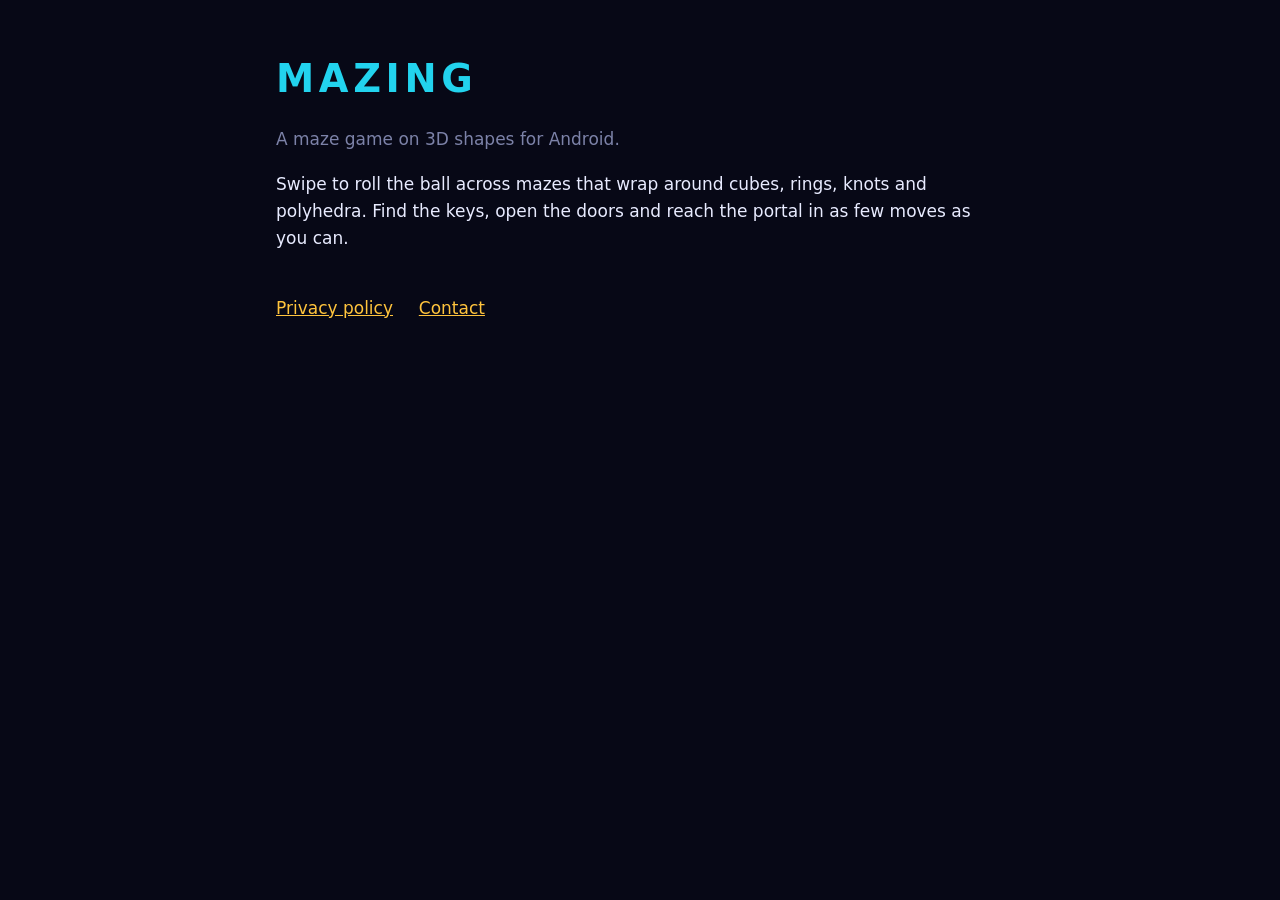
==== index.html @ a35e690b "Mazing site: home page and privacy policy Co-Authored-By: Claude Opus 5.5 <noreply@anthropic.com> Cl" ====
<!doctype html>
<html lang="en">
<head>
<meta charset="utf-8">
<meta name="viewport" content="width=device-width, initial-scale=1">
<title>Mazing</title>
<link rel="stylesheet" href="style.css">
</head>
<body>
<main>
  <h1>MAZING</h1>
  <p class="muted">A maze game on 3D shapes for Android.</p>
  <p>Swipe to roll the ball across mazes that wrap around cubes, rings, knots and polyhedra. Find the keys, open
  the doors and reach the portal in as few moves as you can.</p>
  <nav>
    <a href="privacy.html">Privacy policy</a>
    <a href="https://github.com/scrapper-PaCa/mazing-site/issues">Contact</a>
  </nav>
</main>
</body>
</html>
---- style.css ----
:root { --bg: #070816; --text: #e8ebff; --muted: #7c82a8; --cyan: #22d3ee; --amber: #ffc43d; }
* { box-sizing: border-box; }
body { margin: 0; background: var(--bg); color: var(--text); font: 17px/1.6 system-ui, -apple-system, "Segoe UI", Roboto, sans-serif; }
main { max-width: 760px; margin: 0 auto; padding: 48px 16px 64px; }
h1 { color: var(--cyan); letter-spacing: 0.12em; font-size: 2.4rem; margin: 0 0 8px; }
h2 { color: var(--cyan); font-size: 1.25rem; margin: 2em 0 0.4em; }
a { color: var(--amber); }
.muted { color: var(--muted); }
nav { margin-top: 2.5em; }
nav a { margin-right: 1.2em; }
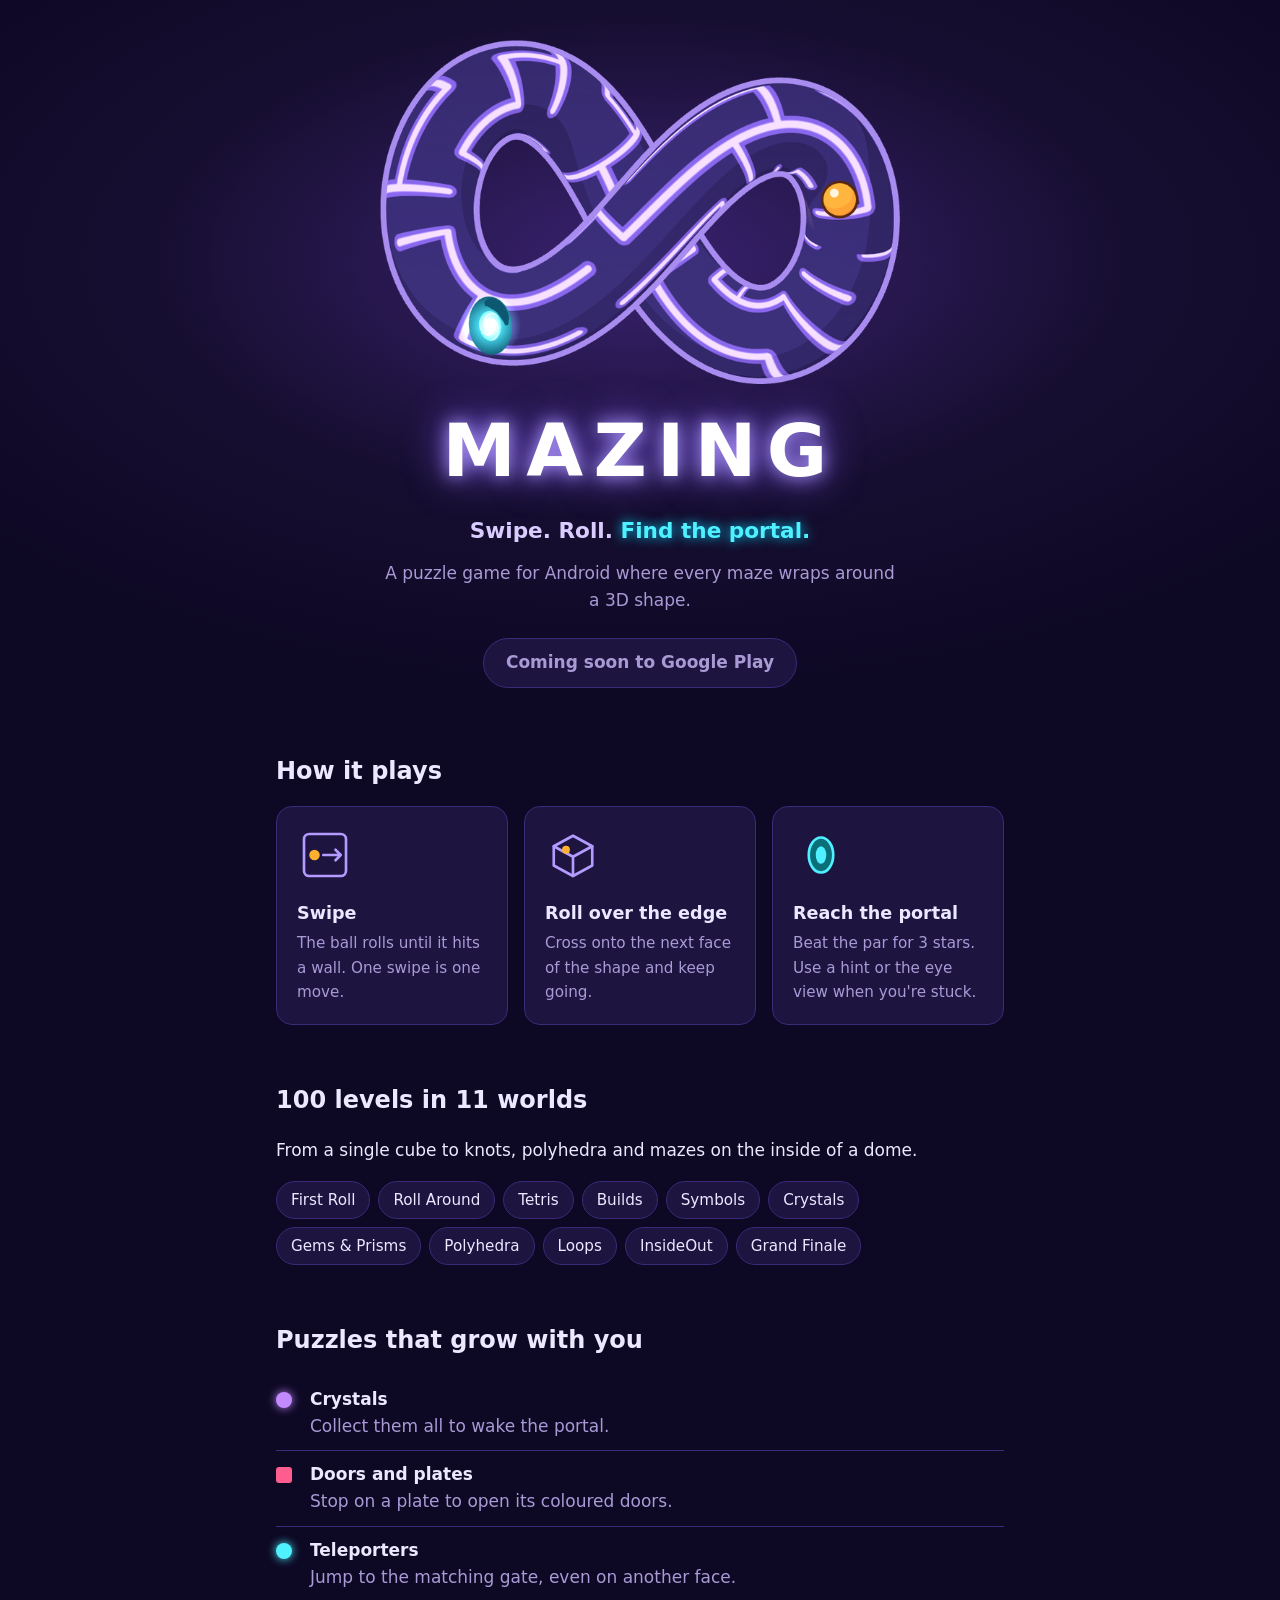
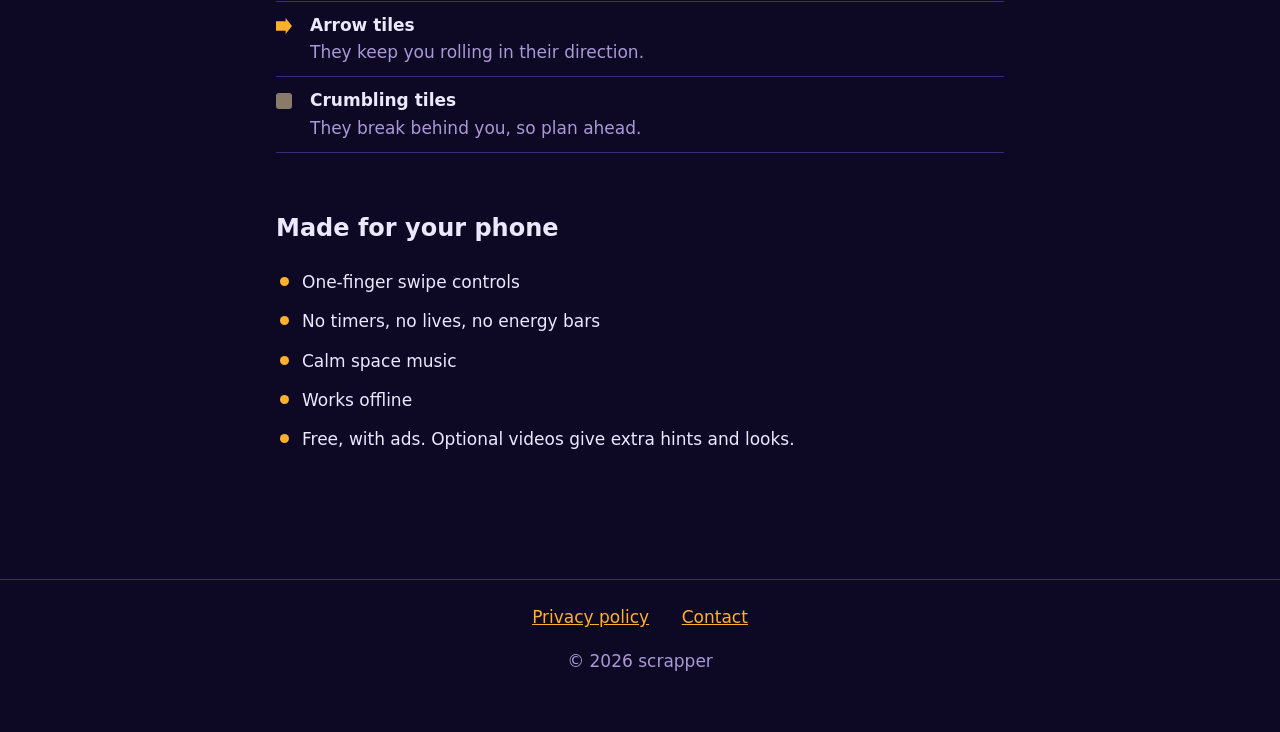
==== commit a1f3c303: "One-page game site: hero, how it plays, worlds, mechanics; email contact Co-Authored-By: Claude Opus" ====
--- a/index.html
+++ b/index.html
@@ -3,19 +3,88 @@
 <head>
 <meta charset="utf-8">
 <meta name="viewport" content="width=device-width, initial-scale=1">
-<title>Mazing</title>
+<title>Mazing: 3D Shape Mazes</title>
+<meta name="description" content="Swipe a ball through mazes that wrap around cubes, rings, knots and gems. 100 levels in 11 worlds for Android.">
+<meta property="og:title" content="Mazing: 3D Shape Mazes">
+<meta property="og:description" content="Swipe a ball through mazes that wrap around cubes, rings, knots and gems.">
+<meta property="og:image" content="https://scrapper-paca.github.io/mazing-site/img/og.png">
+<meta property="og:type" content="website">
+<meta name="theme-color" content="#160e30">
+<link rel="icon" href="img/favicon.png">
+<link rel="apple-touch-icon" href="img/apple-touch-icon.png">
 <link rel="stylesheet" href="style.css">
 </head>
-<body>
+<body class="home">
+
+<header class="hero">
+  <img class="hero-art" src="img/infinity.png" width="720" height="476" alt="The Mazing logo: a glowing maze shaped like an infinity sign, with an orange ball and a cyan portal">
+  <h1 class="logo">MAZING</h1>
+  <p class="tagline">Swipe. Roll. <span>Find the portal.</span></p>
+  <p class="lead">A puzzle game for Android where every maze wraps around a 3D shape.</p>
+  <p class="store-cta">Coming soon to Google Play</p>
+</header>
+
 <main>
-  <h1>MAZING</h1>
-  <p class="muted">A maze game on 3D shapes for Android.</p>
-  <p>Swipe to roll the ball across mazes that wrap around cubes, rings, knots and polyhedra. Find the keys, open
-  the doors and reach the portal in as few moves as you can.</p>
+  <section>
+    <h2>How it plays</h2>
+    <ol class="steps">
+      <li>
+        <svg viewBox="0 0 64 64" aria-hidden="true"><rect x="8" y="8" width="48" height="48" rx="6" class="ln"/><circle cx="20" cy="32" r="6" class="ball"/><path d="M30 32h20m-6-6 6 6-6 6" class="ln"/></svg>
+        <h3>Swipe</h3>
+        <p>The ball rolls until it hits a wall. One swipe is one move.</p>
+      </li>
+      <li>
+        <svg viewBox="0 0 64 64" aria-hidden="true"><path d="M10 22 32 10l22 12v22L32 56 10 44Z" class="ln"/><path d="M10 22l22 12 22-12M32 34v22" class="ln"/><circle cx="24" cy="26" r="4.5" class="ball"/></svg>
+        <h3>Roll over the edge</h3>
+        <p>Cross onto the next face of the shape and keep going.</p>
+      </li>
+      <li>
+        <svg viewBox="0 0 64 64" aria-hidden="true"><ellipse cx="32" cy="32" rx="14" ry="20" class="portal"/><ellipse cx="32" cy="32" rx="6" ry="10" class="portal-in"/></svg>
+        <h3>Reach the portal</h3>
+        <p>Beat the par for 3 stars. Use a hint or the eye view when you're stuck.</p>
+      </li>
+    </ol>
+  </section>
+
+  <section>
+    <h2>100 levels in 11 worlds</h2>
+    <p>From a single cube to knots, polyhedra and mazes on the inside of a dome.</p>
+    <ul class="worlds">
+      <li>First Roll</li><li>Roll Around</li><li>Tetris</li><li>Builds</li><li>Symbols</li><li>Crystals</li>
+      <li>Gems &amp; Prisms</li><li>Polyhedra</li><li>Loops</li><li>InsideOut</li><li>Grand Finale</li>
+    </ul>
+  </section>
+
+  <section>
+    <h2>Puzzles that grow with you</h2>
+    <ul class="mechanics">
+      <li><span class="dot crystal"></span><b>Crystals</b> Collect them all to wake the portal.</li>
+      <li><span class="dot door"></span><b>Doors and plates</b> Stop on a plate to open its coloured doors.</li>
+      <li><span class="dot tele"></span><b>Teleporters</b> Jump to the matching gate, even on another face.</li>
+      <li><span class="dot arrow"></span><b>Arrow tiles</b> They keep you rolling in their direction.</li>
+      <li><span class="dot crumble"></span><b>Crumbling tiles</b> They break behind you, so plan ahead.</li>
+    </ul>
+  </section>
+
+  <section>
+    <h2>Made for your phone</h2>
+    <ul class="facts">
+      <li>One-finger swipe controls</li>
+      <li>No timers, no lives, no energy bars</li>
+      <li>Calm space music</li>
+      <li>Works offline</li>
+      <li>Free, with ads. Optional videos give extra hints and looks.</li>
+    </ul>
+  </section>
+</main>
+
+<footer>
   <nav>
     <a href="privacy.html">Privacy policy</a>
-    <a href="https://github.com/scrapper-PaCa/mazing-site/issues">Contact</a>
+    <a href="mailto:cara.catalin@gmail.com">Contact</a>
   </nav>
-</main>
+  <p class="muted">&copy; 2026 scrapper</p>
+</footer>
+
 </body>
 </html>
--- a/style.css
+++ b/style.css
@@ -1,4 +1,7 @@
-:root { --bg: #070816; --text: #e8ebff; --muted: #7c82a8; --cyan: #22d3ee; --amber: #ffc43d; }
+:root {
+  --bg: #0d0824; --bg2: #160e30; --panel: #1d1440; --line: #3a2a78;
+  --text: #ece8ff; --muted: #a99ad6; --violet: #b39bff; --cyan: #4ff0ff; --amber: #ffb02e;
+}
 * { box-sizing: border-box; }
 body { margin: 0; background: var(--bg); color: var(--text); font: 17px/1.6 system-ui, -apple-system, "Segoe UI", Roboto, sans-serif; }
 main { max-width: 760px; margin: 0 auto; padding: 48px 16px 64px; }
@@ -8,3 +11,53 @@
 .muted { color: var(--muted); }
 nav { margin-top: 2.5em; }
 nav a { margin-right: 1.2em; }
+
+/* Home page */
+.home main { padding-top: 8px; }
+.home section { margin-bottom: 56px; }
+.home h2 { font-size: 1.5rem; color: var(--text); margin: 0 0 16px; }
+.hero {
+  text-align: center; padding: 40px 16px 56px;
+  background: radial-gradient(ellipse 70% 60% at 50% 35%, #3a2270 0%, var(--bg2) 55%, var(--bg) 100%);
+}
+.hero-art { width: min(520px, 90vw); height: auto; display: block; margin: 0 auto; }
+.logo {
+  font-size: clamp(2.6rem, 11vw, 4.6rem); font-weight: 900; letter-spacing: 0.14em; color: #fff;
+  margin: 8px 0 4px; text-shadow: 0 0 18px var(--violet), 0 0 40px #7f5cff;
+}
+.tagline { font-size: 1.35rem; font-weight: 700; color: #d9ccff; margin: 0; }
+.tagline span { color: var(--cyan); text-shadow: 0 0 12px #00d8ff; }
+.lead { color: var(--muted); max-width: 30em; margin: 12px auto 24px; }
+.store-cta {
+  display: inline-block; margin: 0; padding: 10px 22px; border-radius: 999px;
+  border: 1px solid var(--line); background: var(--panel); color: var(--muted); font-weight: 600;
+}
+
+.steps { list-style: none; padding: 0; margin: 0; display: grid; gap: 16px; grid-template-columns: repeat(auto-fit, minmax(200px, 1fr)); }
+.steps li { background: var(--panel); border: 1px solid var(--line); border-radius: 16px; padding: 20px; }
+.steps svg { width: 56px; height: 56px; }
+.steps h3 { margin: 8px 0 4px; font-size: 1.1rem; }
+.steps p { margin: 0; color: var(--muted); font-size: 0.95rem; }
+.ln { fill: none; stroke: var(--violet); stroke-width: 3; stroke-linejoin: round; stroke-linecap: round; }
+.ball { fill: var(--amber); }
+.portal { fill: #0b6f7a; stroke: var(--cyan); stroke-width: 3; }
+.portal-in { fill: var(--cyan); }
+
+.worlds { list-style: none; padding: 0; margin: 0; display: flex; flex-wrap: wrap; gap: 8px; }
+.worlds li { padding: 6px 14px; border-radius: 999px; background: var(--panel); border: 1px solid var(--line); font-size: 0.95rem; }
+
+.mechanics, .facts { list-style: none; padding: 0; margin: 0; }
+.mechanics li { display: grid; grid-template-columns: 22px 1fr; column-gap: 12px; padding: 10px 0; border-bottom: 1px solid var(--line); color: var(--muted); }
+.mechanics b { color: var(--text); display: block; }
+.dot { grid-row: span 2; width: 16px; height: 16px; border-radius: 50%; margin-top: 6px; }
+.crystal { background: #c48bff; box-shadow: 0 0 10px #c48bff; }
+.door { background: #ff5d8f; border-radius: 3px; }
+.tele { background: var(--cyan); box-shadow: 0 0 10px var(--cyan); }
+.arrow { background: var(--amber); clip-path: polygon(0 20%, 60% 20%, 60% 0, 100% 50%, 60% 100%, 60% 80%, 0 80%); border-radius: 0; }
+.crumble { background: #8a7a6a; border-radius: 3px; }
+.facts li { padding: 6px 0 6px 26px; position: relative; }
+.facts li::before { content: ""; position: absolute; left: 4px; top: 14px; width: 9px; height: 9px; border-radius: 50%; background: var(--amber); }
+
+footer { text-align: center; padding: 24px 16px 40px; border-top: 1px solid var(--line); }
+footer nav { margin: 0 0 8px; }
+footer nav a { margin: 0 0.8em; }
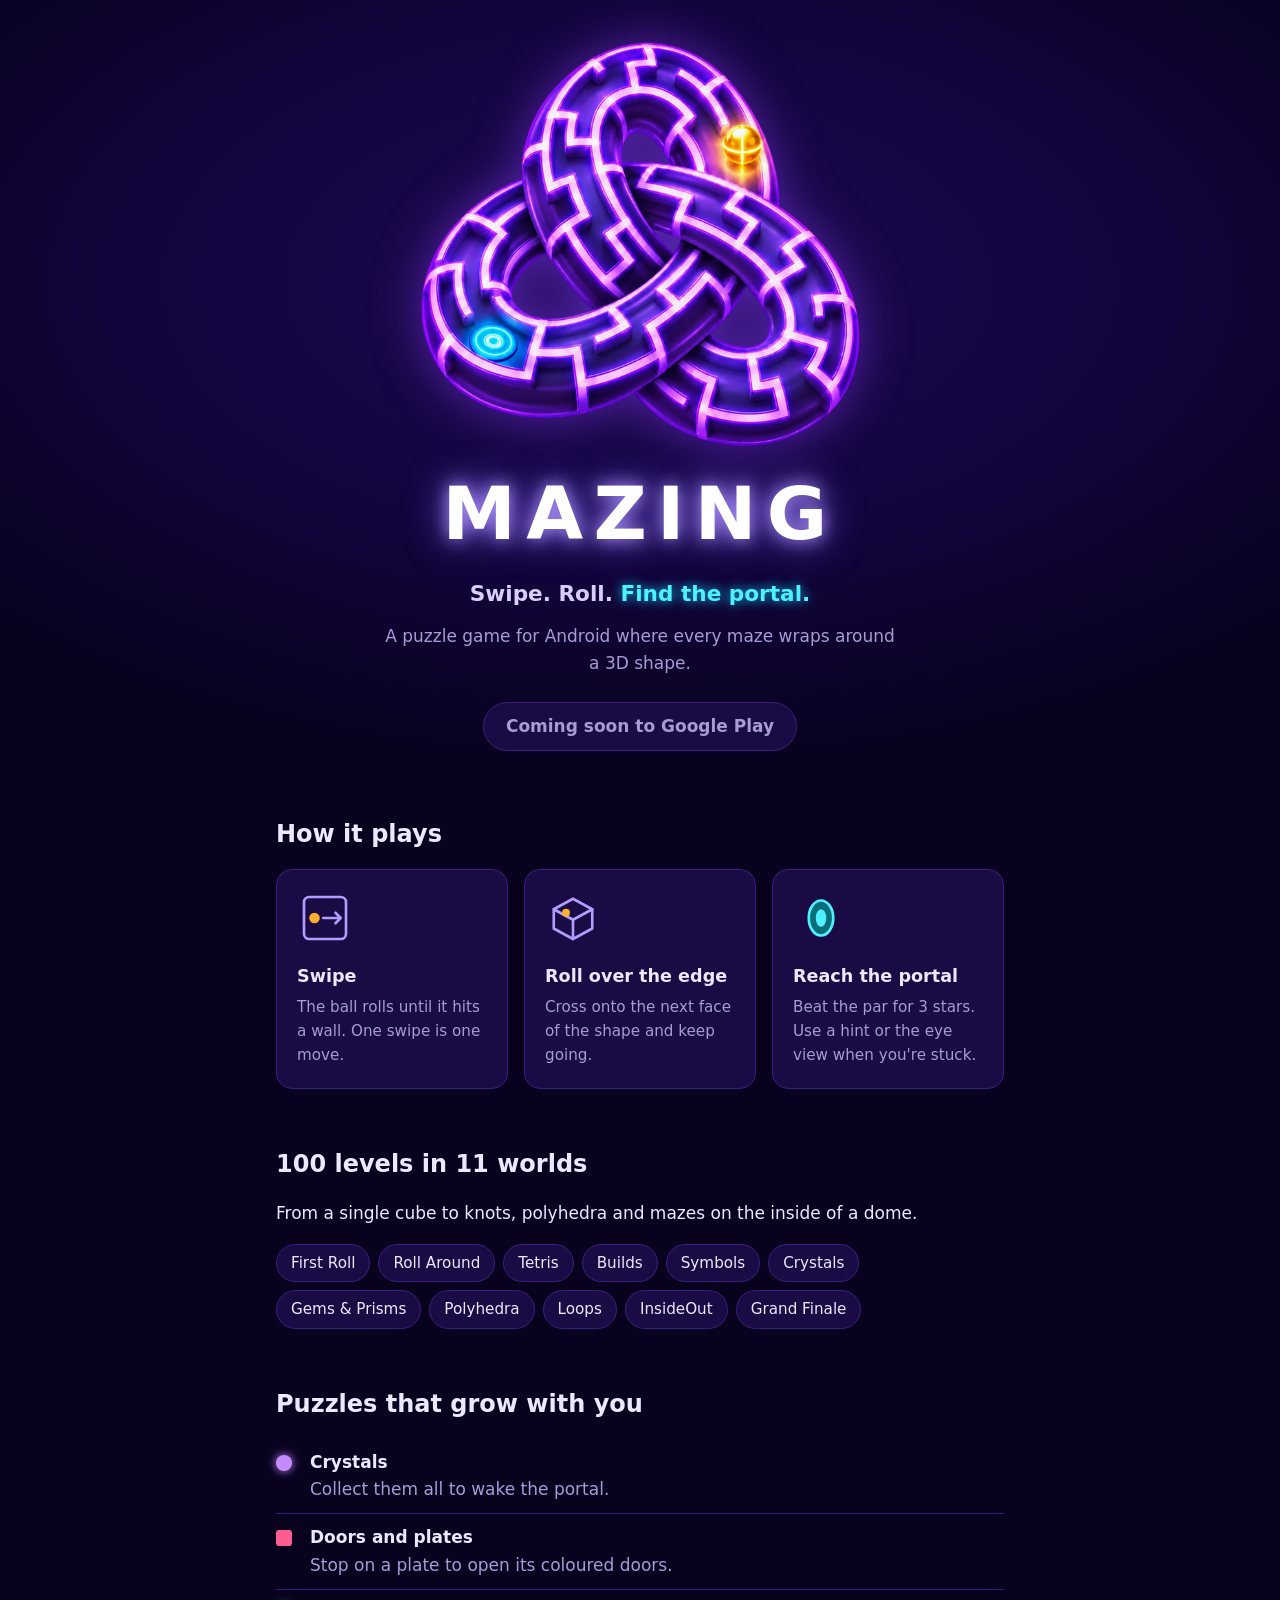
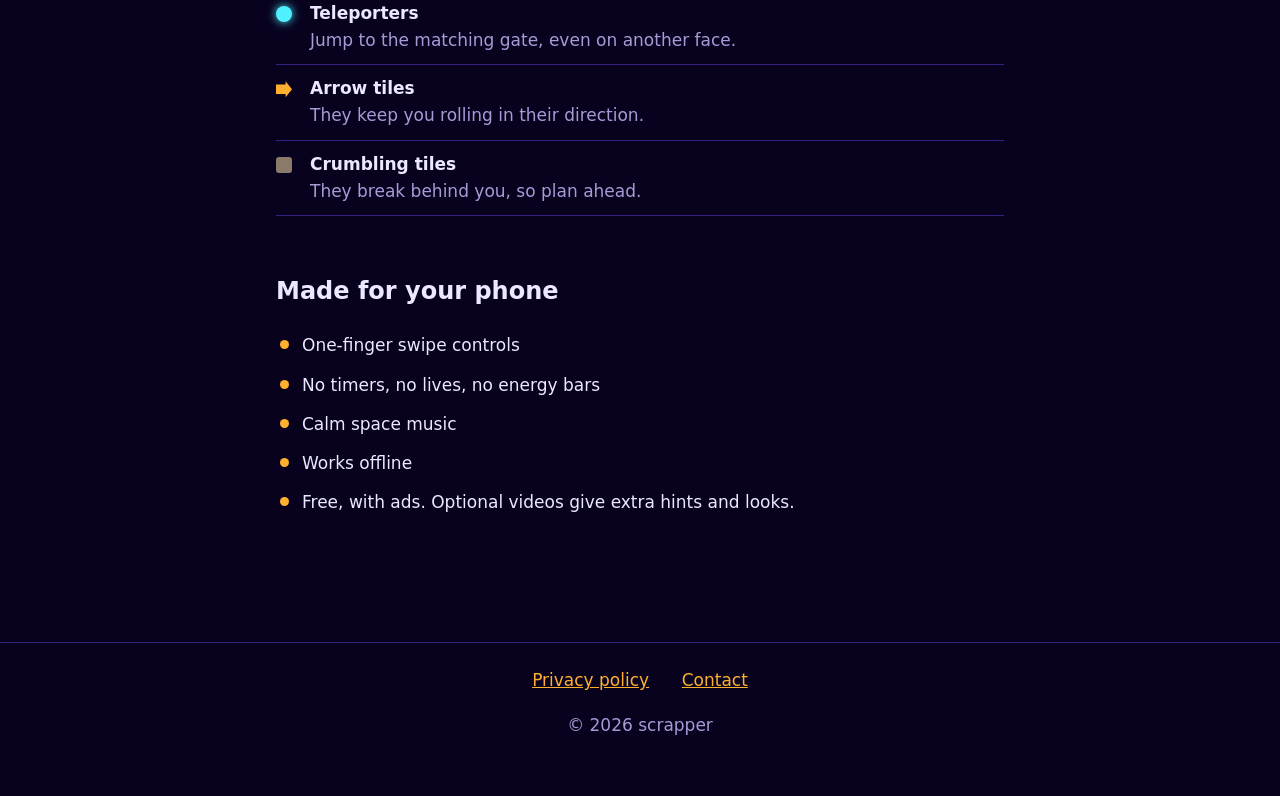
==== commit 44bdacb1: "Site: new knot icon and artwork, colours matched to it Co-Authored-By: Claude Opus 5.5 <noreply@anth" ====
--- a/index.html
+++ b/index.html
@@ -9,7 +9,7 @@
 <meta property="og:description" content="Swipe a ball through mazes that wrap around cubes, rings, knots and gems.">
 <meta property="og:image" content="https://scrapper-paca.github.io/mazing-site/img/og.png">
 <meta property="og:type" content="website">
-<meta name="theme-color" content="#160e30">
+<meta name="theme-color" content="#13043d">
 <link rel="icon" href="img/favicon.png">
 <link rel="apple-touch-icon" href="img/apple-touch-icon.png">
 <link rel="stylesheet" href="style.css">
@@ -17,7 +17,7 @@
 <body class="home">
 
 <header class="hero">
-  <img class="hero-art" src="img/infinity.png" width="720" height="476" alt="The Mazing logo: a glowing maze shaped like an infinity sign, with an orange ball and a cyan portal">
+  <img class="hero-art" src="img/knot.png" width="640" height="592" alt="The Mazing logo: a glowing maze wrapped around a trefoil knot, with an orange ball and a cyan portal">
   <h1 class="logo">MAZING</h1>
   <p class="tagline">Swipe. Roll. <span>Find the portal.</span></p>
   <p class="lead">A puzzle game for Android where every maze wraps around a 3D shape.</p>
--- a/style.css
+++ b/style.css
@@ -1,5 +1,5 @@
 :root {
-  --bg: #0d0824; --bg2: #160e30; --panel: #1d1440; --line: #3a2a78;
+  --bg: #08021f; --bg2: #13043d; --panel: #1a0b44; --line: #3b1f80;
   --text: #ece8ff; --muted: #a99ad6; --violet: #b39bff; --cyan: #4ff0ff; --amber: #ffb02e;
 }
 * { box-sizing: border-box; }
@@ -18,9 +18,9 @@
 .home h2 { font-size: 1.5rem; color: var(--text); margin: 0 0 16px; }
 .hero {
   text-align: center; padding: 40px 16px 56px;
-  background: radial-gradient(ellipse 70% 60% at 50% 35%, #3a2270 0%, var(--bg2) 55%, var(--bg) 100%);
+  background: radial-gradient(ellipse 70% 60% at 50% 35%, #1d0a52 0%, var(--bg2) 55%, var(--bg) 100%);
 }
-.hero-art { width: min(520px, 90vw); height: auto; display: block; margin: 0 auto; }
+.hero-art { width: min(440px, 80vw); height: auto; display: block; margin: 0 auto; filter: drop-shadow(0 0 24px #8a3cff88); }
 .logo {
   font-size: clamp(2.6rem, 11vw, 4.6rem); font-weight: 900; letter-spacing: 0.14em; color: #fff;
   margin: 8px 0 4px; text-shadow: 0 0 18px var(--violet), 0 0 40px #7f5cff;
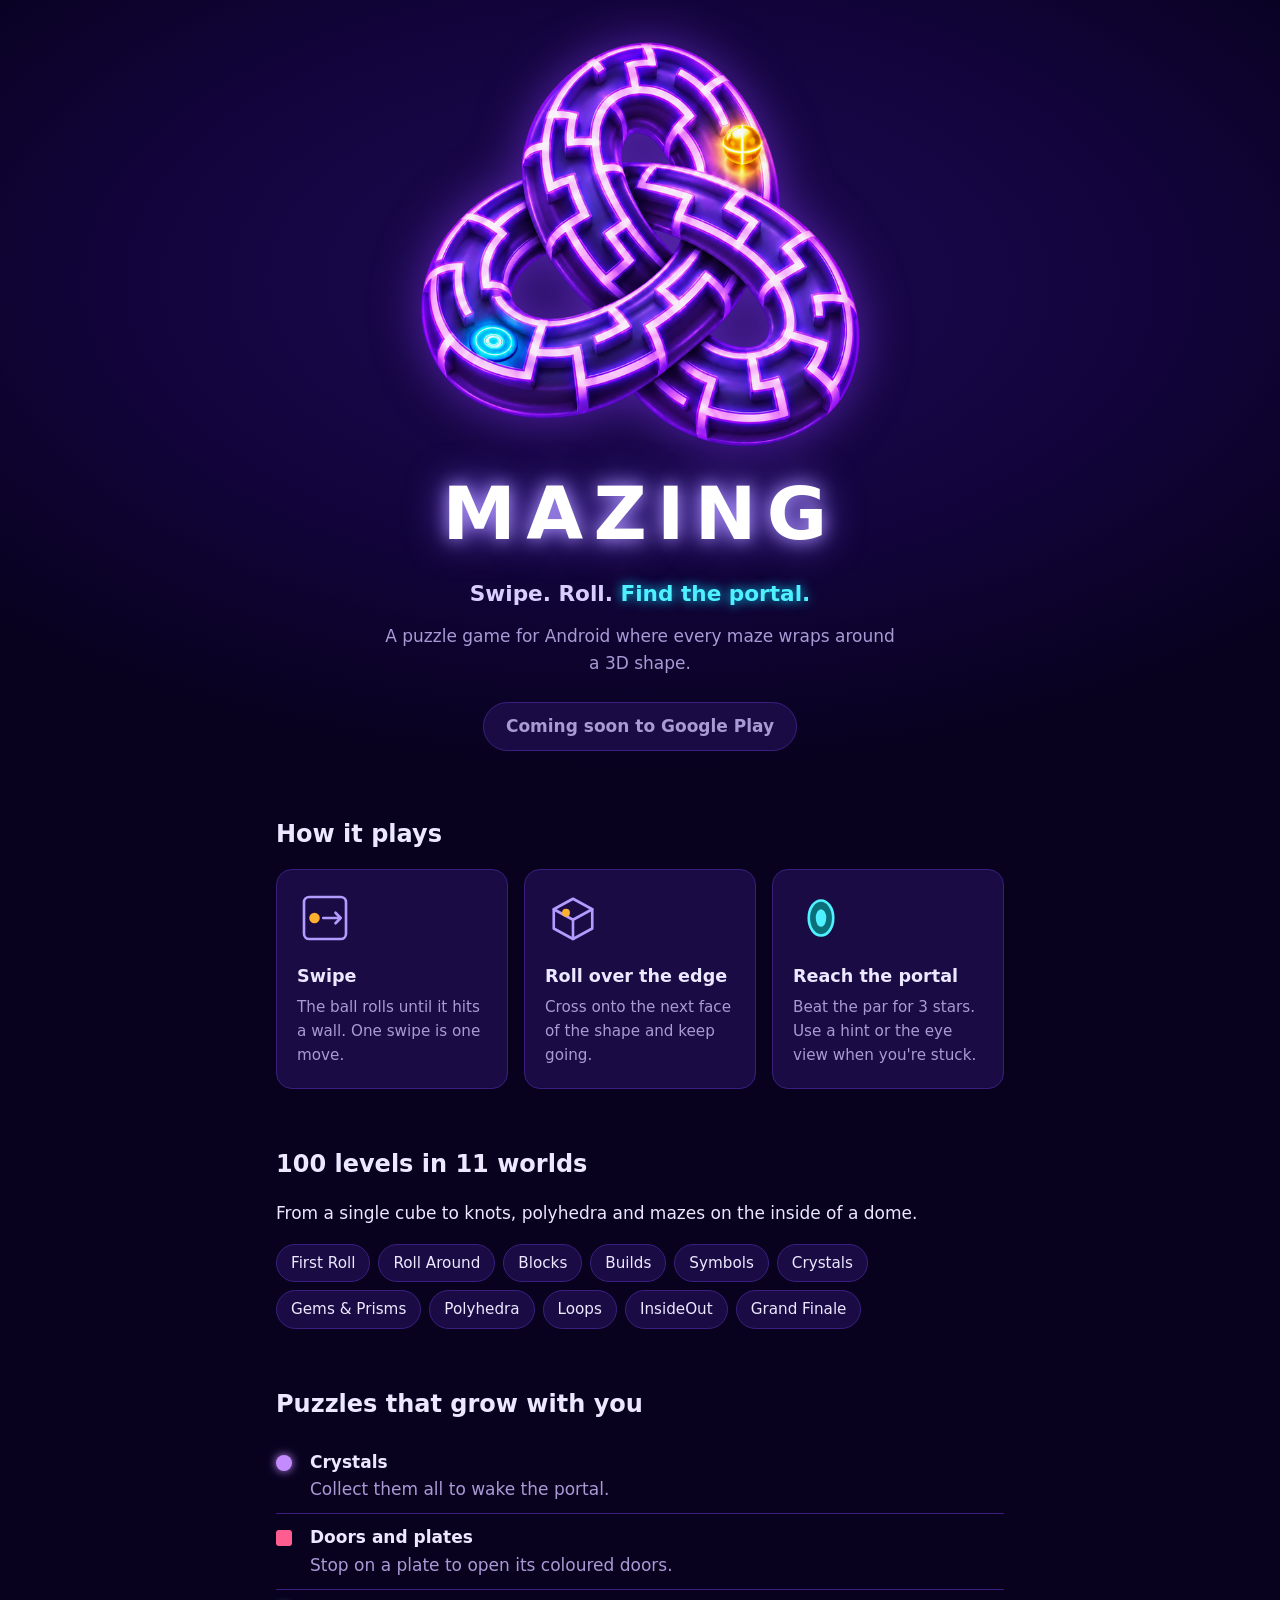
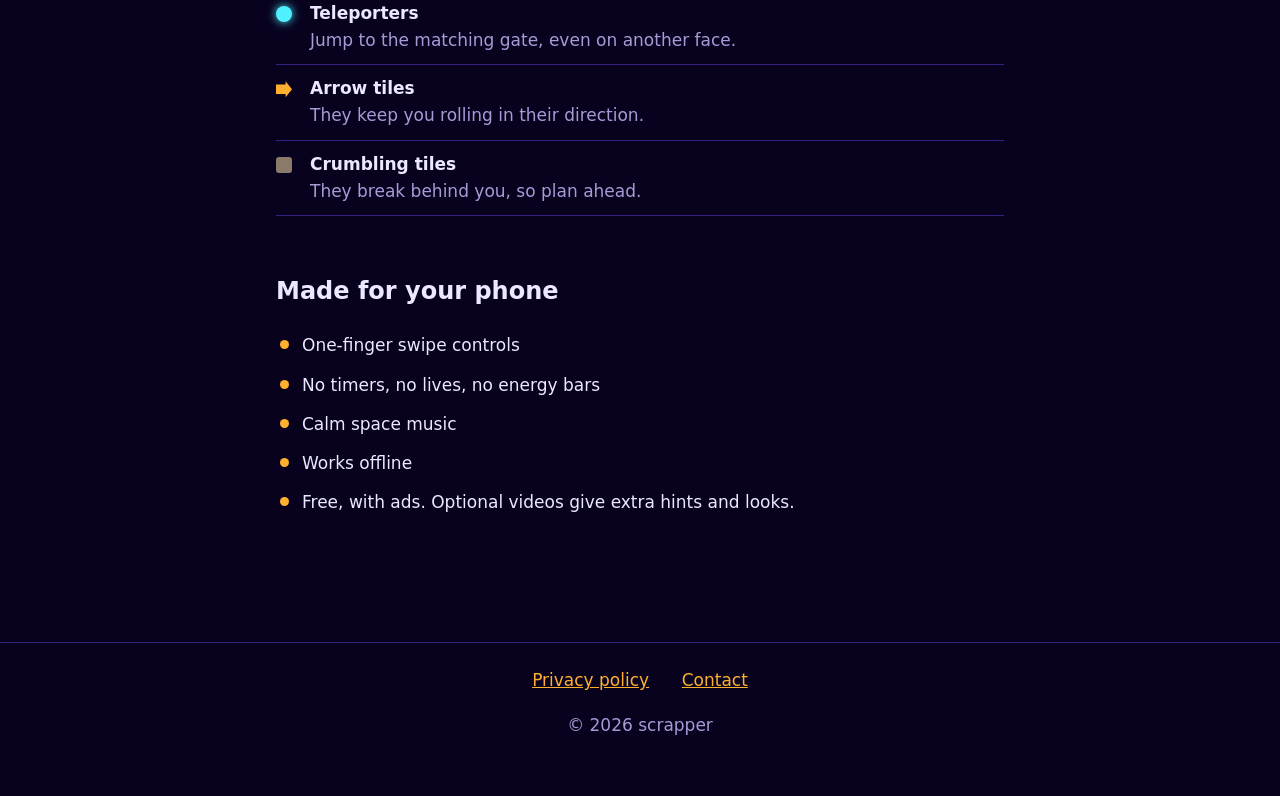
==== commit c931922e: "Site: world name Blocks instead of Tetris Co-Authored-By: Claude Opus 5.5 <noreply@anthropic.com> Cl" ====
--- a/index.html
+++ b/index.html
@@ -50,7 +50,7 @@
     <h2>100 levels in 11 worlds</h2>
     <p>From a single cube to knots, polyhedra and mazes on the inside of a dome.</p>
     <ul class="worlds">
-      <li>First Roll</li><li>Roll Around</li><li>Tetris</li><li>Builds</li><li>Symbols</li><li>Crystals</li>
+      <li>First Roll</li><li>Roll Around</li><li>Blocks</li><li>Builds</li><li>Symbols</li><li>Crystals</li>
       <li>Gems &amp; Prisms</li><li>Polyhedra</li><li>Loops</li><li>InsideOut</li><li>Grand Finale</li>
     </ul>
   </section>
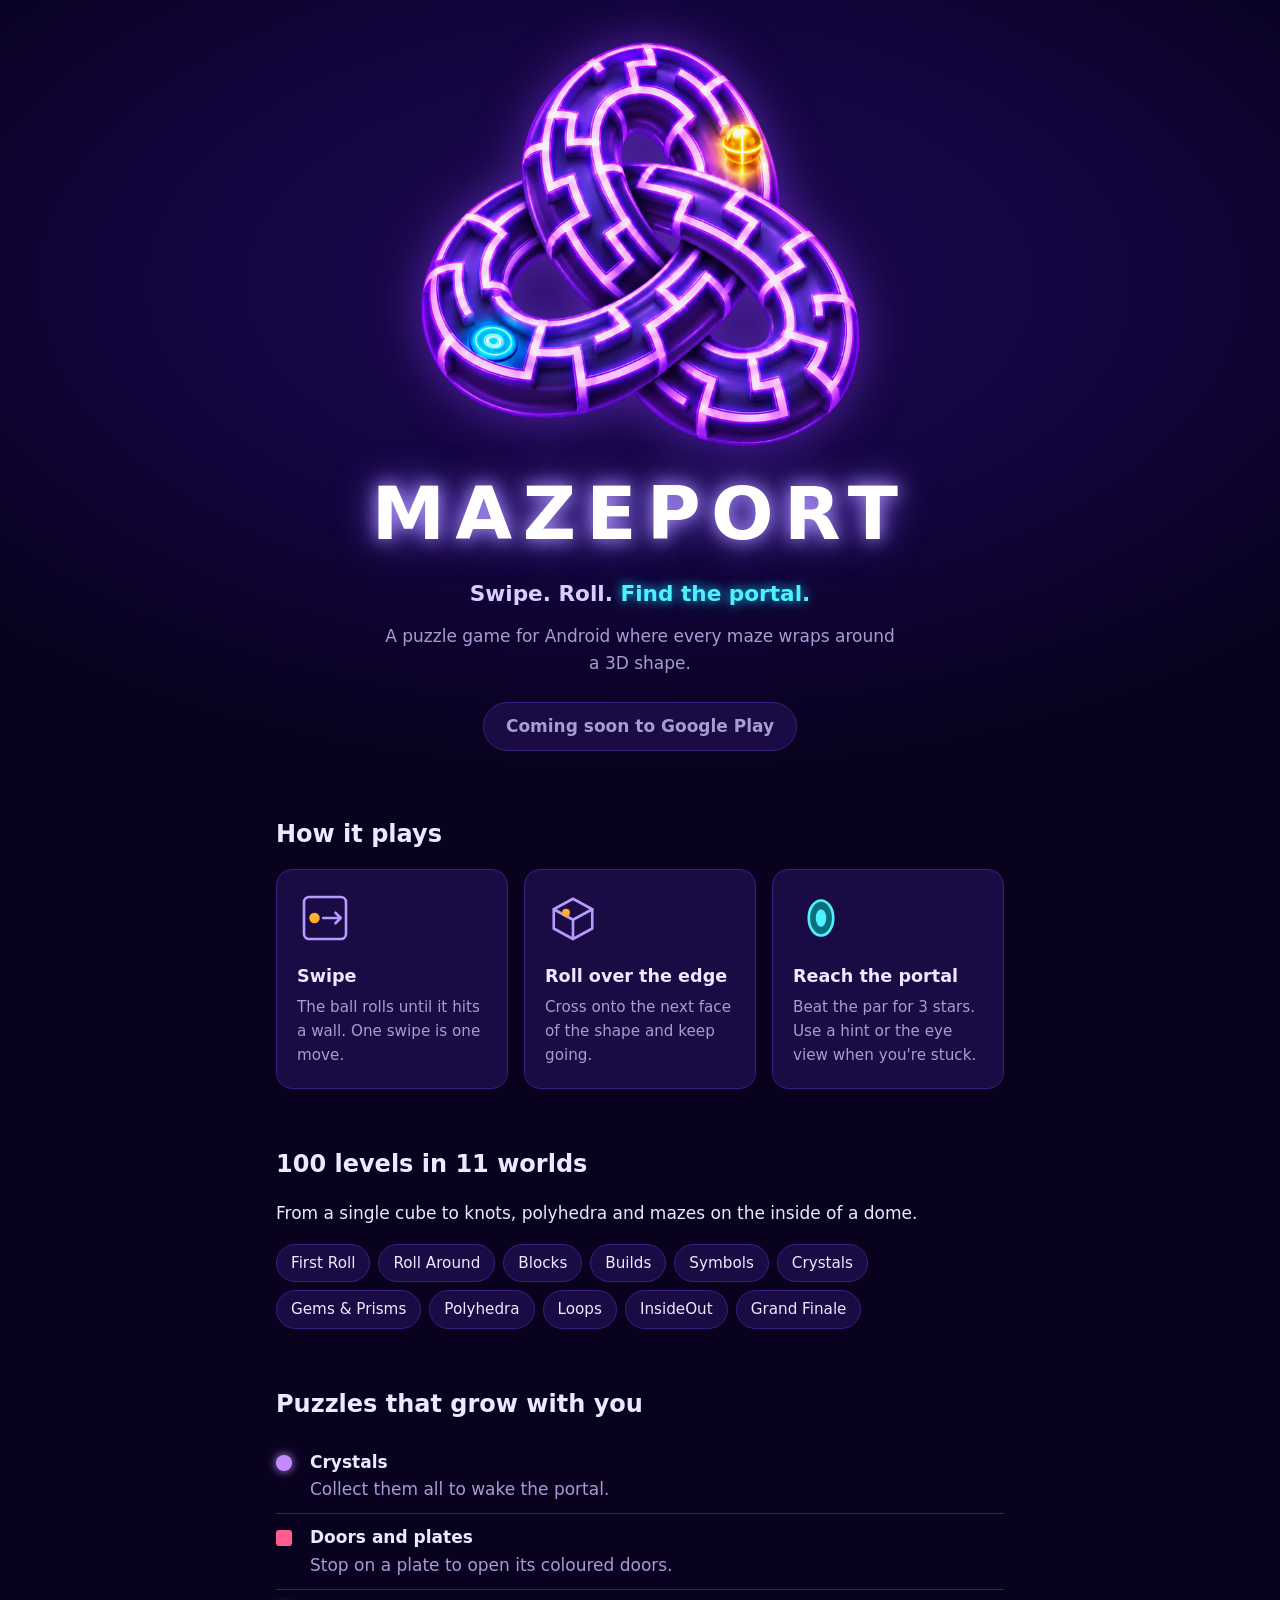
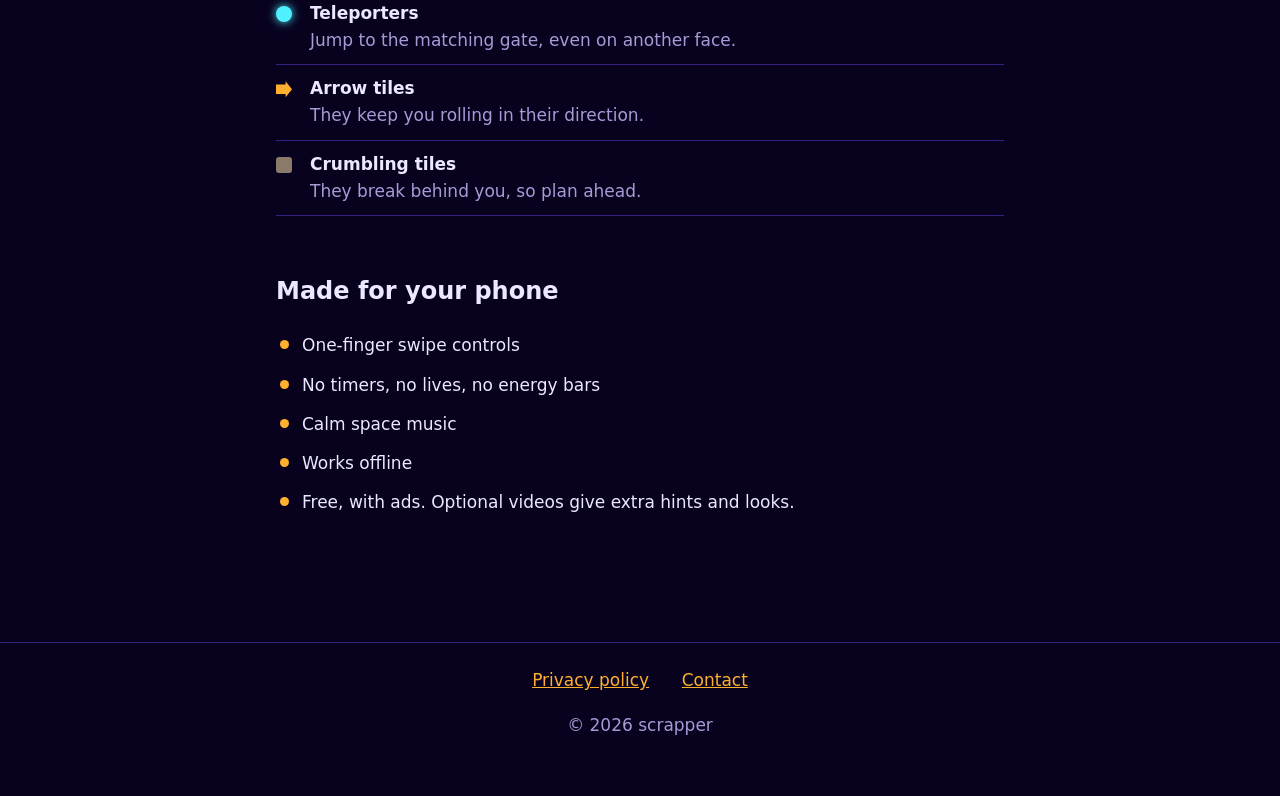
==== commit ffffab98: "Rename site to Mazeport Co-Authored-By: Claude Opus 5.5 <noreply@anthropic.com> Claude-Session: http" ====
--- a/index.html
+++ b/index.html
@@ -3,11 +3,11 @@
 <head>
 <meta charset="utf-8">
 <meta name="viewport" content="width=device-width, initial-scale=1">
-<title>Mazing: 3D Shape Mazes</title>
+<title>Mazeport: 3D Shape Mazes</title>
 <meta name="description" content="Swipe a ball through mazes that wrap around cubes, rings, knots and gems. 100 levels in 11 worlds for Android.">
-<meta property="og:title" content="Mazing: 3D Shape Mazes">
+<meta property="og:title" content="Mazeport: 3D Shape Mazes">
 <meta property="og:description" content="Swipe a ball through mazes that wrap around cubes, rings, knots and gems.">
-<meta property="og:image" content="https://scrapper-paca.github.io/mazing-site/img/og.png">
+<meta property="og:image" content="https://scrapper-paca.github.io/mazeport-site/img/og.png">
 <meta property="og:type" content="website">
 <meta name="theme-color" content="#13043d">
 <link rel="icon" href="img/favicon.png">
@@ -17,8 +17,8 @@
 <body class="home">
 
 <header class="hero">
-  <img class="hero-art" src="img/knot.png" width="640" height="592" alt="The Mazing logo: a glowing maze wrapped around a trefoil knot, with an orange ball and a cyan portal">
-  <h1 class="logo">MAZING</h1>
+  <img class="hero-art" src="img/knot.png" width="640" height="592" alt="The Mazeport logo: a glowing maze wrapped around a trefoil knot, with an orange ball and a cyan portal">
+  <h1 class="logo">MAZEPORT</h1>
   <p class="tagline">Swipe. Roll. <span>Find the portal.</span></p>
   <p class="lead">A puzzle game for Android where every maze wraps around a 3D shape.</p>
   <p class="store-cta">Coming soon to Google Play</p>
